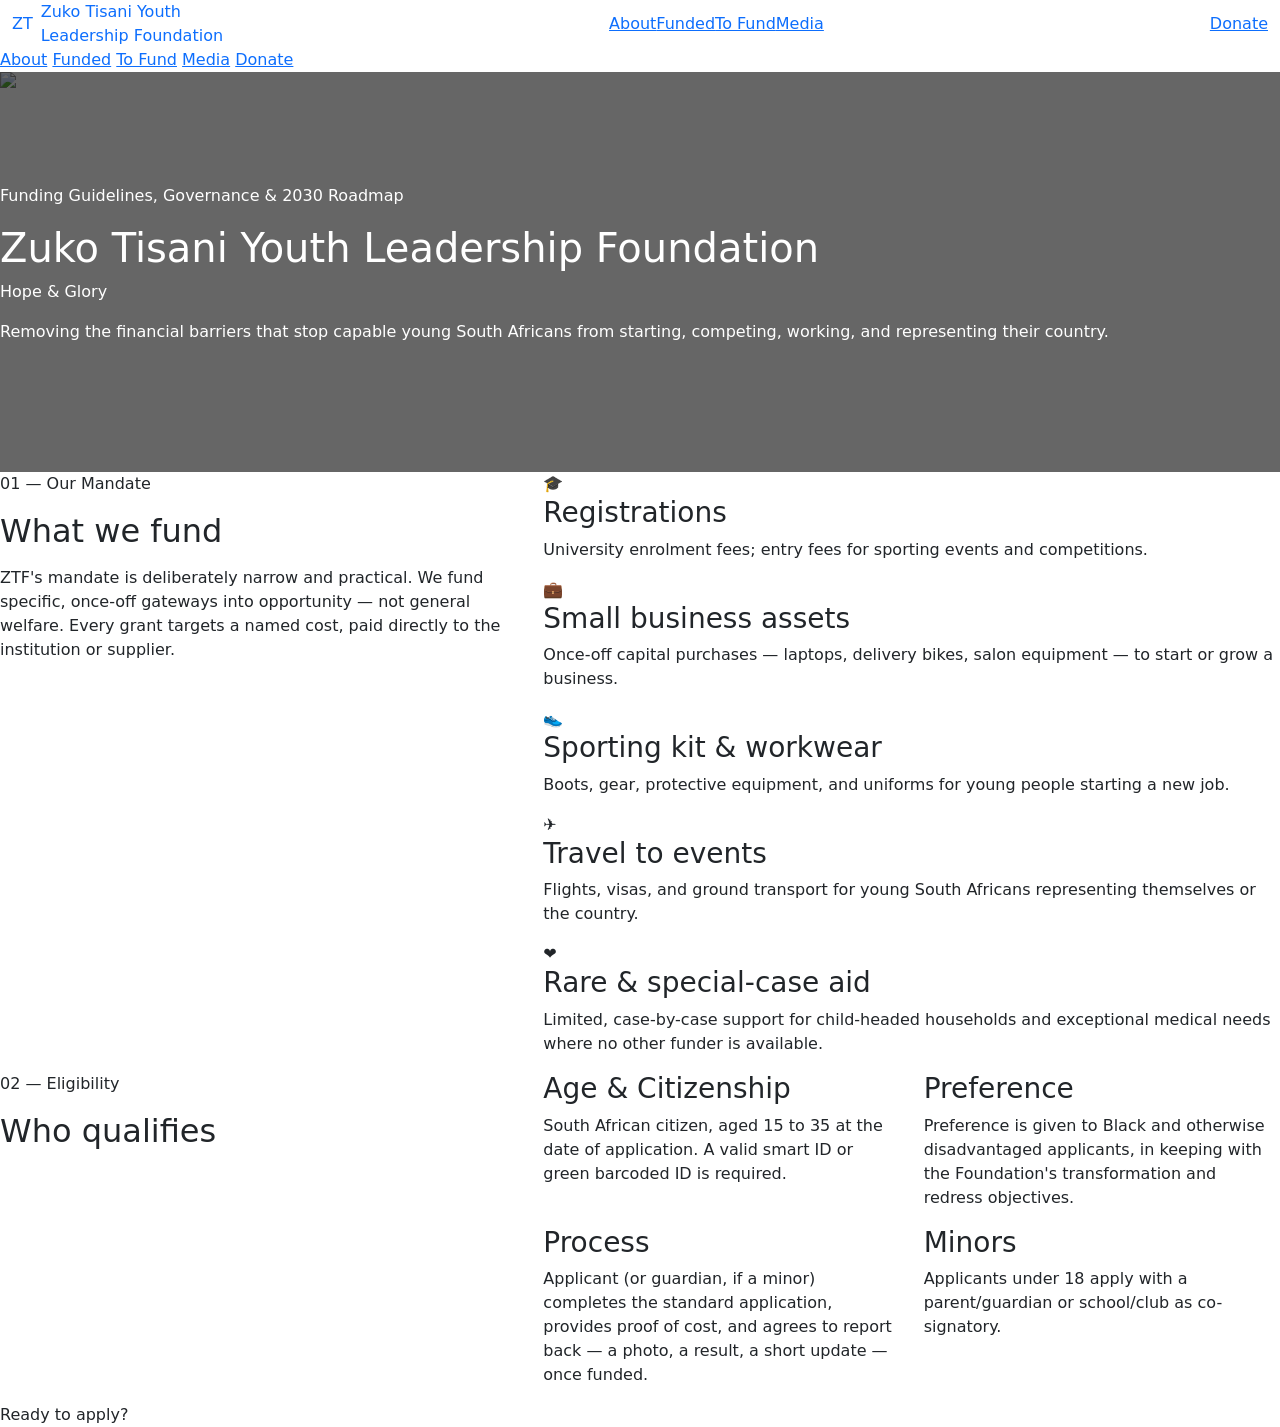
==== about.html @ 89fa310c "Add files via upload" ====
<!DOCTYPE html>
<html lang="en">
<head>
<meta charset="UTF-8">
<meta name="viewport" content="width=device-width, initial-scale=1.0">
<title>About — Zuko Tisani Youth Leadership Foundation</title>
<meta name="description" content="Funding guidelines, governance and the 2030 roadmap for the Zuko Tisani Youth Leadership Foundation. See what we fund and who qualifies to apply.">
<meta name="keywords" content="Zuko Tisani mandate, youth foundation guidelines, who qualifies, Section 18A, youth grants eligibility, South Africa non-profit governance">
<link rel="preconnect" href="https://fonts.googleapis.com">
<link rel="preconnect" href="https://fonts.gstatic.com" crossorigin>
<link href="https://fonts.googleapis.com/css2?family=Archivo+Black&family=Inter:wght@400;500;600;700&display=swap" rel="stylesheet">
<link href="https://cdn.jsdelivr.net/npm/bootstrap@5.3.3/dist/css/bootstrap.min.css" rel="stylesheet">
<link rel="stylesheet" href="assets/css/style.css">
<style>
.hero-dark-section { position: relative; min-height: 400px; display: flex; align-items: center; color: white; overflow: hidden; }
.hero-dark-media { position: absolute; top: 0; left: 0; width: 100%; height: 100%; object-fit: cover; z-index: -2; }
.hero-dark-overlay { position: absolute; top: 0; left: 0; width: 100%; height: 100%; background: rgba(0,0,0,0.6); z-index: -1; }
.section-container { position: relative; z-index: 1; }
</style>
</head>
<body class="page-body">

<nav class="main-nav">
  <div class="container-fluid nav-inner d-flex align-items-center justify-content-between">
    <a href="index.html" class="brand-link d-flex align-items-center gap-2 text-decoration-none">
      <span class="brand-mark">ZT</span>
      <span class="brand-name">Zuko Tisani Youth<br>Leadership Foundation</span>
    </a>
    <ul class="nav-links d-none d-lg-flex align-items-center list-unstyled mb-0">
      <li><a href="about.html" class="nav-link-item is-active">About</a></li>
      <li><a href="index.html#funded_section" class="nav-link-item">Funded</a></li>
      <li><a href="index.html#to_fund_section" class="nav-link-item">To Fund</a></li>
      <li><a href="media.html" class="nav-link-item">Media</a></li>
    </ul>
    <div class="d-flex align-items-center gap-3">
      <a href="donate.html" class="btn-solid-orange d-none d-sm-inline-flex">Donate</a>
      <button type="button" id="nav_toggle_btn" class="nav-toggle-btn d-lg-none" aria-label="Open menu">
        <span class="nav-toggle-bar"></span>
        <span class="nav-toggle-bar"></span>
        <span class="nav-toggle-bar"></span>
      </button>
    </div>
  </div>
  <div id="mobile_nav_panel" class="mobile-nav-panel">
    <a href="about.html" class="mobile-nav-link is-active">About</a>
    <a href="index.html#funded_section" class="mobile-nav-link">Funded</a>
    <a href="index.html#to_fund_section" class="mobile-nav-link">To Fund</a>
    <a href="media.html" class="mobile-nav-link">Media</a>
    <a href="donate.html" class="mobile-nav-link">Donate</a>
  </div>
</nav>

<header class="hero-dark-section">
  <img src="https://images.unsplash.com/photo-1529390003868-6c640a9376c6?q=80&w=2070&auto=format&fit=crop" alt="Young South African leaders and changemakers" class="hero-dark-media">
  <div class="hero-dark-overlay"></div>
  <div class="section-container">
    <p class="eyebrow-label eyebrow-label-light">Funding Guidelines, Governance &amp; 2030 Roadmap</p>
    <h1 class="display-heading hero-dark-title">Zuko Tisani Youth Leadership Foundation</h1>
    <p class="display-heading hero-dark-kicker">Hope &amp; Glory</p>
    <p class="hero-dark-copy">Removing the financial barriers that stop capable young South Africans from starting, competing, working, and representing their country.</p>
  </div>
</header>

<section class="section-block">
  <div class="section-container row gy-4">
    <div class="col-lg-5">
      <p class="eyebrow-label">01 — Our Mandate</p>
      <h2 class="display-heading section-title">What we fund</h2>
      <p class="body-copy mt-3">ZTF's mandate is deliberately narrow and practical. We fund specific, once-off gateways into opportunity — not general welfare. Every grant targets a named cost, paid directly to the institution or supplier.</p>
    </div>
    <div class="col-lg-7">
      <div class="mandate-item mandate-item-first">
        <span class="mandate-icon-badge">&#127891;</span>
        <div>
          <h3 class="mandate-item-title">Registrations</h3>
          <p class="mandate-item-copy">University enrolment fees; entry fees for sporting events and competitions.</p>
        </div>
      </div>
      <div class="mandate-item">
        <span class="mandate-icon-badge">&#128188;</span>
        <div>
          <h3 class="mandate-item-title">Small business assets</h3>
          <p class="mandate-item-copy">Once-off capital purchases — laptops, delivery bikes, salon equipment — to start or grow a business.</p>
        </div>
      </div>
      <div class="mandate-item">
        <span class="mandate-icon-badge">&#128095;</span>
        <div>
          <h3 class="mandate-item-title">Sporting kit &amp; workwear</h3>
          <p class="mandate-item-copy">Boots, gear, protective equipment, and uniforms for young people starting a new job.</p>
        </div>
      </div>
      <div class="mandate-item">
        <span class="mandate-icon-badge">&#9992;</span>
        <div>
          <h3 class="mandate-item-title">Travel to events</h3>
          <p class="mandate-item-copy">Flights, visas, and ground transport for young South Africans representing themselves or the country.</p>
        </div>
      </div>
      <div class="mandate-item">
        <span class="mandate-icon-badge">&#10084;</span>
        <div>
          <h3 class="mandate-item-title">Rare &amp; special-case aid</h3>
          <p class="mandate-item-copy">Limited, case-by-case support for child-headed households and exceptional medical needs where no other funder is available.</p>
        </div>
      </div>
    </div>
  </div>
</section>

<section class="section-block section-block-alt">
  <div class="section-container row gy-4">
    <div class="col-lg-5">
      <p class="eyebrow-label">02 — Eligibility</p>
      <h2 class="display-heading section-title">Who <span class="text-accent">qualifies</span></h2>
    </div>
    <div class="col-lg-7">
      <div class="row eligibility-panel-alt">
        <div class="col-md-6 eligibility-cell">
          <h3 class="eligibility-title">Age &amp; Citizenship</h3>
          <p class="eligibility-copy">South African citizen, aged 15 to 35 at the date of application. A valid smart ID or green barcoded ID is required.</p>
        </div>
        <div class="col-md-6 eligibility-cell">
          <h3 class="eligibility-title">Preference</h3>
          <p class="eligibility-copy">Preference is given to Black and otherwise disadvantaged applicants, in keeping with the Foundation's transformation and redress objectives.</p>
        </div>
        <div class="col-md-6 eligibility-cell">
          <h3 class="eligibility-title">Process</h3>
          <p class="eligibility-copy">Applicant (or guardian, if a minor) completes the standard application, provides proof of cost, and agrees to report back — a photo, a result, a short update — once funded.</p>
        </div>
        <div class="col-md-6 eligibility-cell">
          <h3 class="eligibility-title">Minors</h3>
          <p class="eligibility-copy">Applicants under 18 apply with a parent/guardian or school/club as co-signatory.</p>
        </div>
      </div>
    </div>
  </div>
</section>

<section class="triband-cta">
  <div class="section-container d-flex justify-content-between align-items-center flex-wrap gap-3 section-block-tight">
    <div>
      <span class="triband-kicker">Ready to apply?</span>
      <h
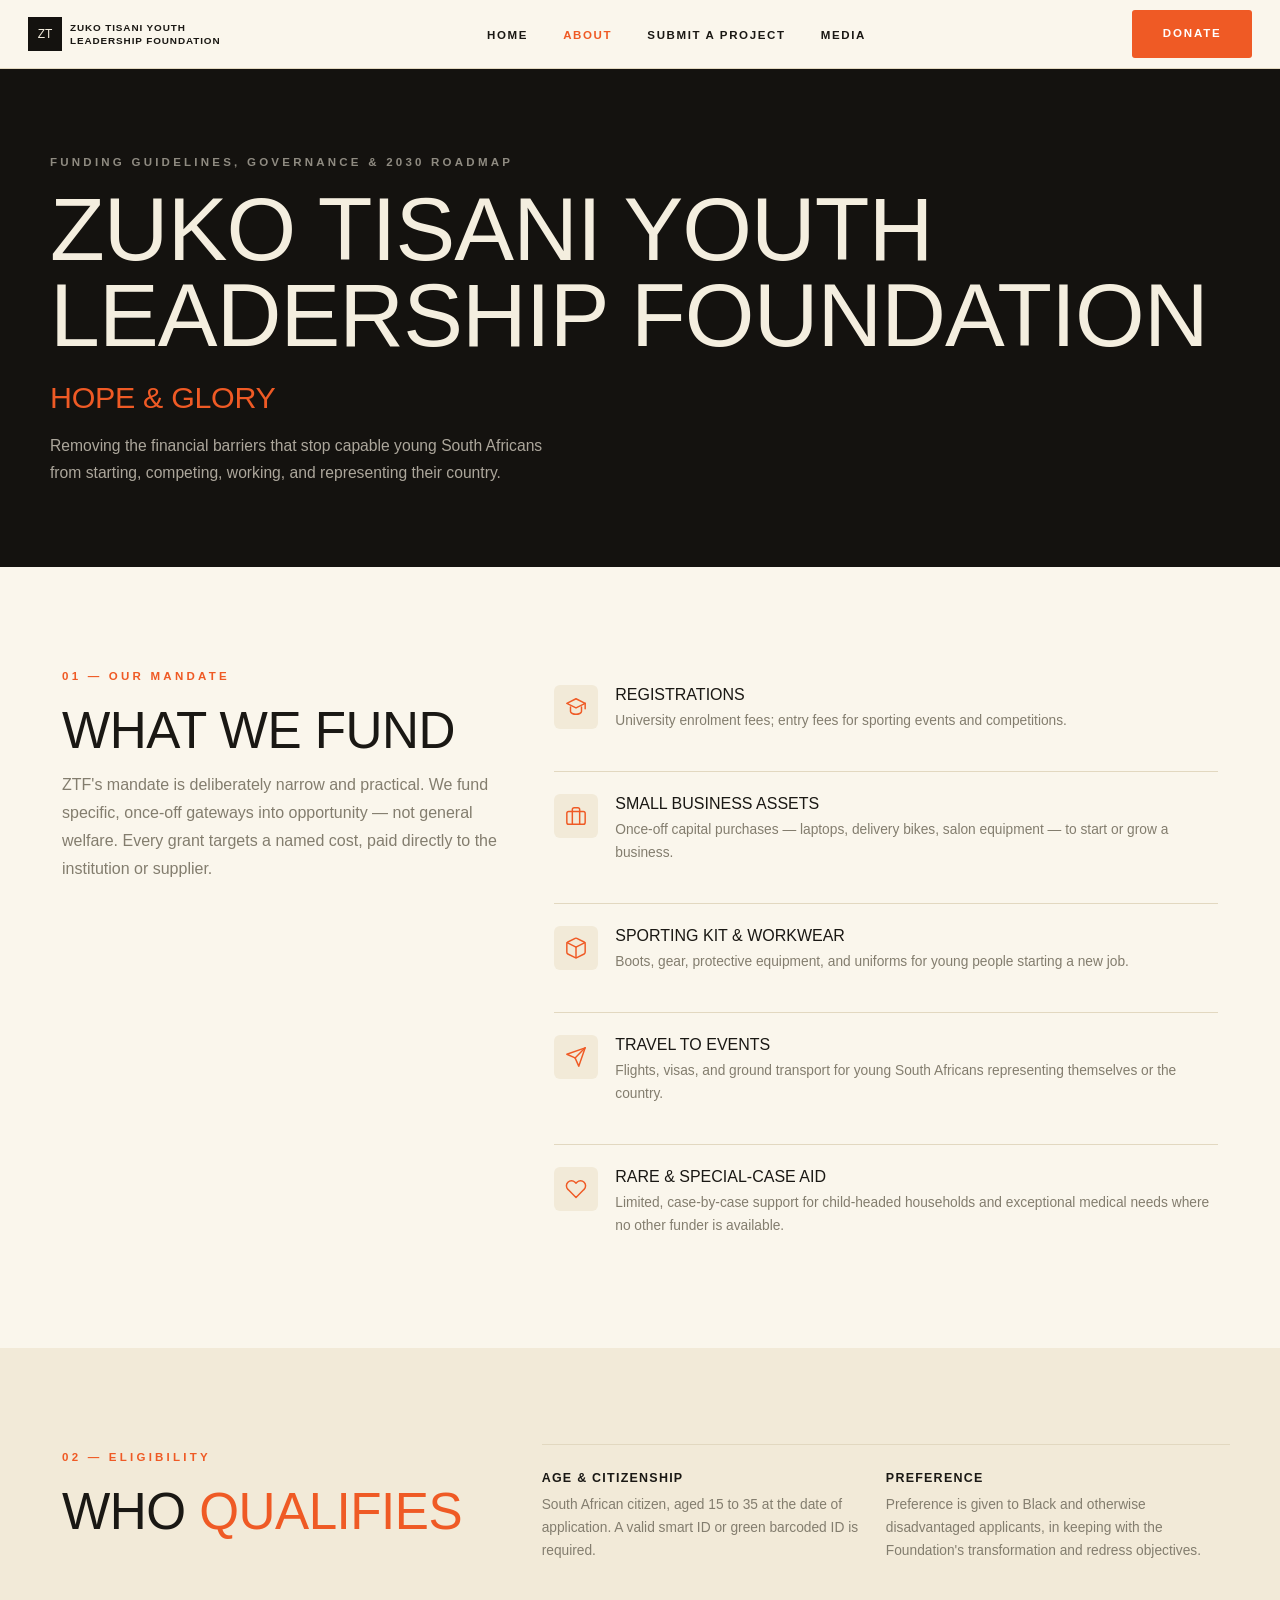
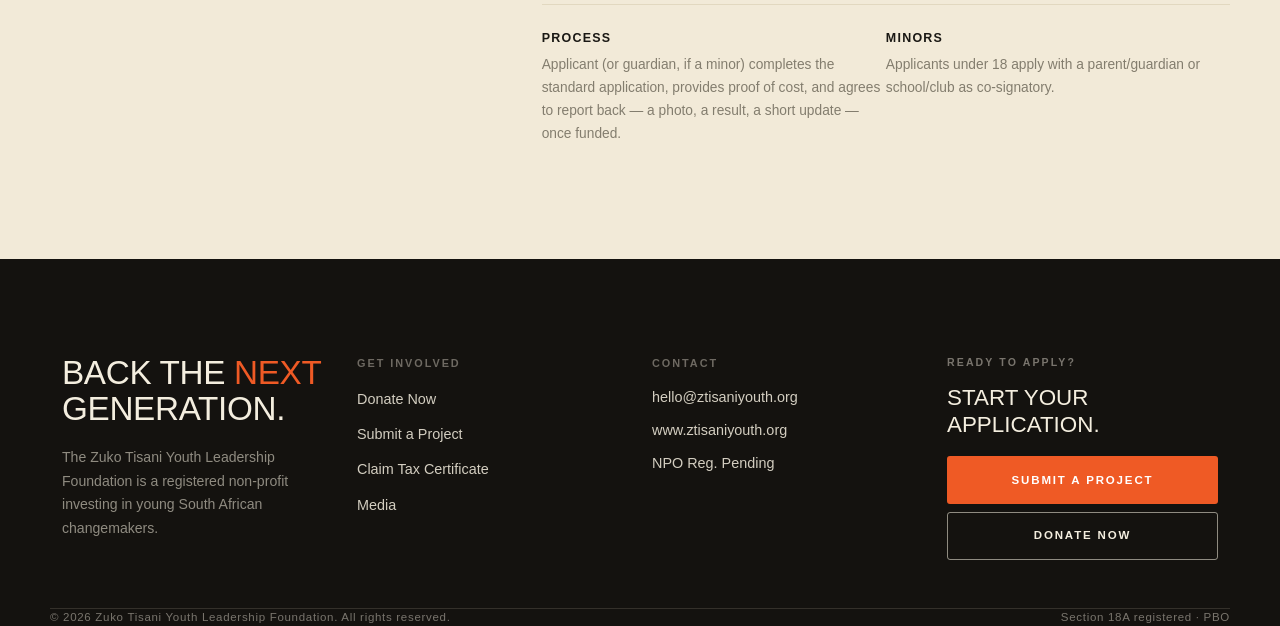
==== commit 44af6535: "Add files via upload" ====
--- a/about.html
+++ b/about.html
@@ -27,9 +27,9 @@
       <span class="brand-name">Zuko Tisani Youth<br>Leadership Foundation</span>
     </a>
     <ul class="nav-links d-none d-lg-flex align-items-center list-unstyled mb-0">
+      <li><a href="index.html" class="nav-link-item">Home</a></li>
       <li><a href="about.html" class="nav-link-item is-active">About</a></li>
-      <li><a href="index.html#funded_section" class="nav-link-item">Funded</a></li>
-      <li><a href="index.html#to_fund_section" class="nav-link-item">To Fund</a></li>
+      <li><a href="submit-project.html" class="nav-link-item">Submit a Project</a></li>
       <li><a href="media.html" class="nav-link-item">Media</a></li>
     </ul>
     <div class="d-flex align-items-center gap-3">
@@ -42,9 +42,9 @@
     </div>
   </div>
   <div id="mobile_nav_panel" class="mobile-nav-panel">
+    <a href="index.html" class="mobile-nav-link">Home</a>
     <a href="about.html" class="mobile-nav-link is-active">About</a>
-    <a href="index.html#funded_section" class="mobile-nav-link">Funded</a>
-    <a href="index.html#to_fund_section" class="mobile-nav-link">To Fund</a>
+    <a href="submit-project.html" class="mobile-nav-link">Submit a Project</a>
     <a href="media.html" class="mobile-nav-link">Media</a>
     <a href="donate.html" class="mobile-nav-link">Donate</a>
   </div>
@@ -70,35 +70,35 @@
     </div>
     <div class="col-lg-7">
       <div class="mandate-item mandate-item-first">
-        <span class="mandate-icon-badge">&#127891;</span>
+        <span class="mandate-icon-badge"><svg width="22" height="22" viewBox="0 0 24 24" fill="none" stroke="currentColor" stroke-width="1.6" stroke-linecap="round" stroke-linejoin="round"><path d="M12 3L2 8l10 5 10-5-10-5z"/><path d="M6 12v5c0 1.5 3 3 6 3s6-1.5 6-3v-5"/><path d="M22 8v6"/></svg></span>
         <div>
           <h3 class="mandate-item-title">Registrations</h3>
           <p class="mandate-item-copy">University enrolment fees; entry fees for sporting events and competitions.</p>
         </div>
       </div>
       <div class="mandate-item">
-        <span class="mandate-icon-badge">&#128188;</span>
+        <span class="mandate-icon-badge"><svg width="22" height="22" viewBox="0 0 24 24" fill="none" stroke="currentColor" stroke-width="1.6" stroke-linecap="round" stroke-linejoin="round"><rect x="2" y="7" width="20" height="14" rx="2"/><path d="M16 21V5a2 2 0 0 0-2-2h-4a2 2 0 0 0-2 2v16"/></svg></span>
         <div>
           <h3 class="mandate-item-title">Small business assets</h3>
           <p class="mandate-item-copy">Once-off capital purchases — laptops, delivery bikes, salon equipment — to start or grow a business.</p>
         </div>
       </div>
       <div class="mandate-item">
-        <span class="mandate-icon-badge">&#128095;</span>
+        <span class="mandate-icon-badge"><svg width="22" height="22" viewBox="0 0 24 24" fill="none" stroke="currentColor" stroke-width="1.6" stroke-linecap="round" stroke-linejoin="round"><path d="M12.89 1.45l8 4A2 2 0 0 1 22 7.24v9.53a2 2 0 0 1-1.11 1.79l-8 4a2 2 0 0 1-1.79 0l-8-4a2 2 0 0 1-1.1-1.8V7.24a2 2 0 0 1 1.11-1.79l8-4a2 2 0 0 1 1.78 0z"/><polyline points="2.32 6.16 12 11 21.68 6.16"/><line x1="12" y1="22.76" x2="12" y2="11"/></svg></span>
         <div>
           <h3 class="mandate-item-title">Sporting kit &amp; workwear</h3>
           <p class="mandate-item-copy">Boots, gear, protective equipment, and uniforms for young people starting a new job.</p>
         </div>
       </div>
       <div class="mandate-item">
-        <span class="mandate-icon-badge">&#9992;</span>
+        <span class="mandate-icon-badge"><svg width="22" height="22" viewBox="0 0 24 24" fill="none" stroke="currentColor" stroke-width="1.6" stroke-linecap="round" stroke-linejoin="round"><line x1="22" y1="2" x2="11" y2="13"/><polygon points="22 2 15 22 11 13 2 9 22 2"/></svg></span>
         <div>
           <h3 class="mandate-item-title">Travel to events</h3>
           <p class="mandate-item-copy">Flights, visas, and ground transport for young South Africans representing themselves or the country.</p>
         </div>
       </div>
       <div class="mandate-item">
-        <span class="mandate-icon-badge">&#10084;</span>
+        <span class="mandate-icon-badge"><svg width="22" height="22" viewBox="0 0 24 24" fill="none" stroke="currentColor" stroke-width="1.6" stroke-linecap="round" stroke-linejoin="round"><path d="M20.84 4.61a5.5 5.5 0 0 0-7.78 0L12 5.67l-1.06-1.06a5.5 5.5 0 0 0-7.78 7.78l1.06 1.06L12 21.23l7.78-7.78 1.06-1.06a5.5 5.5 0 0 0 0-7.78z"/></svg></span>
         <div>
           <h3 class="mandate-item-title">Rare &amp; special-case aid</h3>
           <p class="mandate-item-copy">Limited, case-by-case support for child-headed households and exceptional medical needs where no other funder is available.</p>
@@ -137,8 +137,44 @@
   </div>
 </section>
 
-<section class="triband-cta">
-  <div class="section-container d-flex justify-content-between align-items-center flex-wrap gap-3 section-block-tight">
-    <div>
-      <span class="triband-kicker">Ready to apply?</span>
-      <h+<footer class="site-footer">
+  <div class="section-container footer-top row gy-4">
+    <div class="col-lg-3">
+      <h2 class="display-heading footer-heading">Back the <span class="text-accent">next</span><br>generation.</h2>
+      <p class="footer-text">The Zuko Tisani Youth Leadership Foundation is a registered non-profit investing in young South African changemakers.</p>
+    </div>
+    <div class="col-lg-3">
+      <p class="footer-label">Get Involved</p>
+      <ul class="footer-links list-unstyled">
+        <li><a href="donate.html" class="footer-link">Donate Now</a></li>
+        <li><a href="submit-project.html" class="footer-link">Submit a Project</a></li>
+        <li><a href="tax-certificate.html" class="footer-link">Claim Tax Certificate</a></li>
+        <li><a href="media.html" class="footer-link">Media</a></li>
+      </ul>
+    </div>
+    <div class="col-lg-3">
+      <p class="footer-label">Contact</p>
+      <ul class="footer-links list-unstyled">
+        <li class="footer-link">hello@ztisaniyouth.org</li>
+        <li class="footer-link">www.ztisaniyouth.org</li>
+        <li class="footer-link">NPO Reg. Pending</li>
+      </ul>
+    </div>
+    <div class="col-lg-3">
+      <span class="footer-cta-kicker">Ready to apply?</span>
+      <h3 class="footer-cta-title">Start your application.</h3>
+      <div class="d-flex flex-column gap-2">
+        <a href="submit-project.html" class="btn-solid-orange btn-block-full">Submit a Project</a>
+        <a href="donate.html" class="btn-outline-cream btn-block-full">Donate Now</a>
+      </div>
+    </div>
+  </div>
+  <div class="footer-bottom section-container d-flex justify-content-between flex-wrap">
+    <span>&copy; 2026 Zuko Tisani Youth Leadership Foundation. All rights reserved.</span>
+    <span>Section 18A registered &middot; PBO</span>
+  </div>
+</footer>
+
+<script src="assets/js/main.js"></script>
+</body>
+</html>
--- a/assets/css/style.css
+++ b/assets/css/style.css
@@ -0,0 +1,1307 @@
+/* ==========================================================================
+   ZUKO TISANI YOUTH LEADERSHIP FOUNDATION — MAIN STYLESHEET
+   ========================================================================== */
+
+* {
+  box-sizing: border-box;
+  margin: 0;
+  padding: 0;
+}
+
+:root {
+  --color-cream: #FAF6EC;
+  --color-cream-alt: #F2EAD8;
+  --color-black: #14120F;
+  --color-black-soft: #1E1B16;
+  --color-ink: #1A1814;
+  --color-orange: #EF5A25;
+  --color-orange-dark: #C4430F;
+  --color-cream-text: #F4EEDF;
+  --color-muted: #837D6E;
+  --color-border: #E2D8C0;
+  --color-border-strong: #D6C7A0;
+  --color-border-dark: #34302A;
+  --color-white: #FFFFFF;
+  --color-error: #C22E1F;
+  --color-error-bg: #FBEAE6;
+  --font-display: 'Archivo Black', 'Arial Black', sans-serif;
+  --font-body: 'Inter', sans-serif;
+}
+
+/* ==========================================================================
+   BASE / TYPOGRAPHY
+   ========================================================================== */
+
+.page-body {
+  background-color: var(--color-cream);
+  color: var(--color-ink);
+  font-family: var(--font-body);
+  font-size: 16px;
+  line-height: 1.5;
+  overflow-x: hidden;
+}
+
+.eyebrow-label {
+  font-family: var(--font-body);
+  font-size: 0.72rem;
+  font-weight: 600;
+  letter-spacing: 0.28em;
+  text-transform: uppercase;
+  color: var(--color-orange);
+  margin-bottom: 0.9rem;
+  display: inline-block;
+}
+
+.eyebrow-label-light {
+  color: var(--color-cream-text);
+  opacity: 0.55;
+}
+
+.display-heading {
+  font-family: var(--font-display);
+  font-weight: 400;
+  line-height: 0.96;
+  letter-spacing: -0.01em;
+  text-transform: uppercase;
+}
+
+.text-accent {
+  color: var(--color-orange);
+}
+
+.text-cream {
+  color: var(--color-cream-text);
+}
+
+.text-muted-custom {
+  color: var(--color-muted);
+}
+
+.body-copy {
+  font-family: var(--font-body);
+  font-weight: 400;
+  line-height: 1.75;
+  color: var(--color-muted);
+}
+
+.link-underline {
+  color: inherit;
+  text-decoration: underline;
+  text-underline-offset: 3px;
+}
+
+/* ==========================================================================
+   BUTTONS
+   ========================================================================== */
+
+.btn-solid-orange {
+  display: inline-flex;
+  align-items: center;
+  justify-content: center;
+  gap: 0.5rem;
+  background-color: var(--color-orange);
+  color: var(--color-white);
+  font-family: var(--font-body);
+  font-size: 0.72rem;
+  font-weight: 700;
+  letter-spacing: 0.16em;
+  text-transform: uppercase;
+  border: none;
+  border-radius: 3px;
+  padding: 0.95rem 1.9rem;
+  text-decoration: none;
+  transition: background-color 0.2s ease, transform 0.1s ease;
+}
+
+.btn-solid-orange:hover {
+  background-color: var(--color-orange-dark);
+  color: var(--color-white);
+}
+
+.btn-solid-orange:active {
+  transform: scale(0.98);
+}
+
+.btn-solid-orange.is-active {
+  background-color: var(--color-orange-dark);
+}
+
+.btn-outline-dark {
+  display: inline-flex;
+  align-items: center;
+  justify-content: center;
+  gap: 0.5rem;
+  background-color: transparent;
+  color: var(--color-ink);
+  font-family: var(--font-body);
+  font-size: 0.72rem;
+  font-weight: 700;
+  letter-spacing: 0.16em;
+  text-transform: uppercase;
+  border: 1.5px solid var(--color-ink);
+  border-radius: 3px;
+  padding: 0.9rem 1.85rem;
+  text-decoration: none;
+  transition: background-color 0.2s ease, color 0.2s ease;
+}
+
+.btn-outline-dark:hover {
+  background-color: var(--color-ink);
+  color: var(--color-cream);
+}
+
+.btn-outline-cream {
+  display: inline-flex;
+  align-items: center;
+  justify-content: center;
+  gap: 0.5rem;
+  background-color: transparent;
+  color: var(--color-cream-text);
+  font-family: var(--font-body);
+  font-size: 0.72rem;
+  font-weight: 700;
+  letter-spacing: 0.16em;
+  text-transform: uppercase;
+  border: 1.5px solid rgba(244,238,223,0.55);
+  border-radius: 3px;
+  padding: 0.9rem 1.85rem;
+  text-decoration: none;
+  transition: background-color 0.2s ease, color 0.2s ease;
+}
+
+.btn-outline-cream:hover {
+  background-color: var(--color-cream-text);
+  color: var(--color-black);
+}
+
+.btn-solid-dark {
+  display: inline-flex;
+  align-items: center;
+  justify-content: center;
+  gap: 0.5rem;
+  background-color: var(--color-black);
+  color: var(--color-cream-text);
+  font-family: var(--font-body);
+  font-size: 0.72rem;
+  font-weight: 700;
+  letter-spacing: 0.16em;
+  text-transform: uppercase;
+  border: none;
+  border-radius: 3px;
+  padding: 0.95rem 1.9rem;
+  text-decoration: none;
+  transition: opacity 0.2s ease;
+}
+
+.btn-solid-dark:hover {
+  opacity: 0.85;
+  color: var(--color-cream-text);
+}
+
+.section-intro-note {
+  max-width: 280px;
+}
+
+.btn-solid-cream {
+  display: inline-flex;
+  align-items: center;
+  justify-content: center;
+  gap: 0.5rem;
+  background-color: var(--color-cream);
+  color: var(--color-black);
+  font-family: var(--font-body);
+  font-size: 0.72rem;
+  font-weight: 700;
+  letter-spacing: 0.16em;
+  text-transform: uppercase;
+  border: none;
+  border-radius: 3px;
+  padding: 0.95rem 1.9rem;
+  text-decoration: none;
+  transition: opacity 0.2s ease;
+}
+
+.btn-solid-cream:hover {
+  opacity: 0.85;
+  color: var(--color-black);
+}
+
+.btn-block-full {
+  width: 100%;
+}
+
+/* ==========================================================================
+   NAVIGATION
+   ========================================================================== */
+
+.main-nav {
+  position: sticky;
+  top: 0;
+  z-index: 500;
+  background-color: var(--color-cream);
+  border-bottom: 1px solid var(--color-border);
+}
+
+.nav-inner {
+  height: 68px;
+  padding: 0 1.75rem;
+}
+
+.brand-link {
+  text-decoration: none;
+  color: var(--color-ink);
+}
+
+.brand-mark {
+  display: flex;
+  align-items: center;
+  justify-content: center;
+  width: 34px;
+  height: 34px;
+  background-color: var(--color-black);
+  color: var(--color-cream-text);
+  font-family: var(--font-display);
+  font-size: 0.75rem;
+  flex-shrink: 0;
+}
+
+.brand-name {
+  font-size: 0.62rem;
+  font-weight: 700;
+  letter-spacing: 0.09em;
+  line-height: 1.35;
+  text-transform: uppercase;
+}
+
+.nav-links {
+  gap: 2.2rem;
+}
+
+.nav-link-item {
+  font-size: 0.72rem;
+  font-weight: 600;
+  letter-spacing: 0.14em;
+  text-transform: uppercase;
+  color: var(--color-ink);
+  text-decoration: none;
+  transition: color 0.2s ease;
+}
+
+.nav-link-item:hover {
+  color: var(--color-orange);
+}
+
+.nav-link-item.is-active {
+  color: var(--color-orange);
+}
+
+.mobile-nav-link.is-active {
+  color: var(--color-orange);
+}
+
+.nav-toggle-btn {
+  display: flex;
+  flex-direction: column;
+  justify-content: center;
+  gap: 5px;
+  width: 34px;
+  height: 34px;
+  background: none;
+  border: none;
+  cursor: pointer;
+}
+
+.nav-toggle-bar {
+  width: 100%;
+  height: 2px;
+  background-color: var(--color-ink);
+}
+
+.mobile-nav-panel {
+  display: none;
+  flex-direction: column;
+  gap: 0;
+  background-color: var(--color-cream);
+  border-bottom: 1px solid var(--color-border);
+}
+
+.mobile-nav-panel.is-open {
+  display: flex;
+}
+
+.mobile-nav-link {
+  padding: 1rem 1.75rem;
+  font-size: 0.85rem;
+  font-weight: 600;
+  letter-spacing: 0.1em;
+  text-transform: uppercase;
+  color: var(--color-ink);
+  text-decoration: none;
+  border-top: 1px solid var(--color-border);
+}
+
+/* ==========================================================================
+   MARQUEE
+   ========================================================================== */
+
+.marquee-strip {
+  background-color: var(--color-black);
+  overflow: hidden;
+  white-space: nowrap;
+  padding: 0.85rem 0;
+}
+
+.marquee-track {
+  display: inline-flex;
+  animation: marquee-scroll 32s linear infinite;
+}
+
+.marquee-item {
+  font-family: var(--font-display);
+  font-size: 1.15rem;
+  color: var(--color-cream-text);
+  padding: 0 1.5rem;
+  text-transform: uppercase;
+  flex-shrink: 0;
+}
+
+.marquee-dot {
+  color: var(--color-orange);
+  padding: 0 0.5rem;
+}
+
+@keyframes marquee-scroll {
+  from {
+    transform: translateX(0);
+  }
+
+  to {
+    transform: translateX(-50%);
+  }
+}
+
+/* ==========================================================================
+   HERO — HOME
+   ========================================================================== */
+
+.hero-home {
+  position: relative;
+  background-color: var(--color-black);
+  overflow: hidden;
+}
+
+.hero-home-media {
+  position: absolute;
+  inset: 0;
+  width: 100%;
+  height: 100%;
+  object-fit: cover;
+  opacity: 0.55;
+}
+
+.hero-home-overlay {
+  position: absolute;
+  inset: 0;
+  background: linear-gradient(180deg, rgba(20,18,15,0.35) 0%, rgba(20,18,15,0.55) 55%, rgba(20,18,15,0.92) 100%);
+}
+
+.hero-home-content {
+  position: relative;
+  z-index: 2;
+  padding: 6.5rem 1.75rem 4rem;
+}
+
+.hero-home-title {
+  font-size: clamp(2.4rem, 6.2vw, 5.4rem);
+  color: var(--color-cream-text);
+}
+
+.hero-home-sub {
+  max-width: 460px;
+  color: rgba(244,238,223,0.72);
+  font-size: 0.98rem;
+  margin: 1.6rem 0 2.2rem;
+  font-weight: 400;
+  line-height: 1.75;
+}
+
+.hero-cta-row {
+  display: flex;
+  flex-wrap: wrap;
+  gap: 0.9rem;
+}
+
+/* ==========================================================================
+   DARK HERO — ABOUT / GENERIC
+   ========================================================================== */
+
+.hero-dark-section {
+  background-color: var(--color-black);
+  padding: 5rem 1.75rem 4rem;
+}
+
+.hero-dark-title {
+  color: var(--color-cream-text);
+  font-size: clamp(2.6rem, 7vw, 5.6rem);
+}
+
+.hero-dark-kicker {
+  color: var(--color-orange);
+  font-family: var(--font-display);
+  font-size: clamp(1.3rem, 2.6vw, 1.9rem);
+  margin: 1.6rem 0 1.2rem;
+  text-transform: uppercase;
+}
+
+.hero-dark-copy {
+  max-width: 520px;
+  color: rgba(244,238,223,0.68);
+  font-size: 0.98rem;
+  line-height: 1.75;
+}
+
+/* ==========================================================================
+   SECTION SPACING
+   ========================================================================== */
+
+.section-block {
+  padding: 4.5rem 1.75rem;
+}
+
+.section-block-tight {
+  padding: 3rem 1.75rem;
+}
+
+.section-block-alt {
+  background-color: var(--color-cream-alt);
+}
+
+.section-container {
+  max-width: 1180px;
+  margin: 0 auto;
+}
+
+.section-heading-rule {
+  border-left: 3px solid var(--color-orange);
+  padding-left: 1.25rem;
+}
+
+.section-title {
+  font-size: clamp(1.9rem, 4vw, 3.4rem);
+  margin-top: 0.4rem;
+}
+
+.section-title-sm {
+  font-size: 1.9rem;
+}
+
+/* ==========================================================================
+   STAT ROW
+   ========================================================================== */
+
+.stat-grid-panel {
+  border: 1px solid var(--color-border);
+  border-radius: 4px;
+  background-color: var(--color-cream-alt);
+  overflow: hidden;
+}
+
+.stat-cell {
+  padding: 1.75rem 1.5rem;
+  border-bottom: 1px solid var(--color-border-strong);
+}
+
+.stat-cell-last {
+  border-bottom: none;
+}
+
+@media (width > 575px) {
+  .stat-cell {
+    border-bottom: none;
+    border-right: 1px solid var(--color-border-strong);
+  }
+
+  .stat-cell-last {
+    border-right: none;
+  }
+}
+
+.stat-number {
+  font-size: clamp(1.8rem, 3vw, 2.6rem);
+  color: var(--color-ink);
+}
+
+.stat-label {
+  font-size: 0.68rem;
+  font-weight: 600;
+  letter-spacing: 0.18em;
+  text-transform: uppercase;
+  color: var(--color-muted);
+  margin-top: 0.4rem;
+}
+
+/* ==========================================================================
+   CARDS — PROJECTS
+   ========================================================================== */
+
+.project-card {
+  background-color: var(--color-white);
+  border: 1px solid var(--color-border);
+  border-radius: 4px;
+  overflow: hidden;
+  transition: border-color 0.2s ease, transform 0.2s ease;
+  height: 100%;
+}
+
+.project-card:hover {
+  border-color: var(--color-orange);
+  transform: translateY(-3px);
+}
+
+.project-card-media {
+  position: relative;
+  aspect-ratio: 4 / 3;
+  background-color: var(--color-cream-alt);
+  overflow: hidden;
+}
+
+.project-card-img {
+  width: 100%;
+  height: 100%;
+  object-fit: cover;
+  display: block;
+}
+
+.project-card-tag {
+  position: absolute;
+  top: 0.85rem;
+  left: 0.85rem;
+  background-color: var(--color-cream);
+  color: var(--color-ink);
+  font-size: 0.62rem;
+  font-weight: 700;
+  letter-spacing: 0.12em;
+  text-transform: uppercase;
+  padding: 0.3rem 0.7rem;
+  border-radius: 20px;
+}
+
+.project-card-body {
+  padding: 1.35rem 1.4rem 1.55rem;
+}
+
+.project-card-location {
+  font-size: 0.66rem;
+  font-weight: 600;
+  letter-spacing: 0.14em;
+  text-transform: uppercase;
+  color: var(--color-muted);
+  margin-bottom: 0.5rem;
+  display: block;
+}
+
+.project-card-title {
+  font-family: var(--font-display);
+  font-size: 1.15rem;
+  text-transform: none;
+  letter-spacing: 0;
+  line-height: 1.25;
+  margin-bottom: 0.55rem;
+  color: var(--color-ink);
+}
+
+.project-card-desc {
+  font-size: 0.85rem;
+  line-height: 1.6;
+  color: var(--color-muted);
+  margin-bottom: 0.9rem;
+}
+
+.project-card-amount {
+  font-size: 0.85rem;
+  font-weight: 700;
+  color: var(--color-orange);
+}
+
+.project-card-goal {
+  font-size: 0.85rem;
+  font-weight: 700;
+  color: var(--color-ink);
+  text-transform: uppercase;
+  letter-spacing: 0.04em;
+}
+
+.card-nav-row {
+  display: flex;
+  gap: 0.6rem;
+  margin-top: 1.75rem;
+}
+
+.card-nav-btn {
+  width: 40px;
+  height: 40px;
+  border-radius: 50%;
+  border: 1px solid var(--color-border);
+  background-color: var(--color-white);
+  display: flex;
+  align-items: center;
+  justify-content: center;
+  cursor: pointer;
+  color: var(--color-ink);
+  transition: border-color 0.2s ease, background-color 0.2s ease, color 0.2s ease;
+}
+
+.card-nav-btn:hover {
+  border-color: var(--color-orange);
+  background-color: var(--color-orange);
+  color: var(--color-white);
+}
+
+.carousel-viewport {
+  overflow: hidden;
+  width: 100%;
+}
+
+.carousel-track {
+  display: flex;
+  gap: 1rem;
+  will-change: transform;
+}
+
+.carousel-slide {
+  flex: 0 0 calc((100% - 2rem) / 3);
+  min-width: 0;
+}
+
+@media (width < 992px) {
+  .carousel-slide {
+    flex: 0 0 calc((100% - 1rem) / 2);
+  }
+}
+
+@media (width < 768px) {
+  .carousel-slide {
+    flex: 0 0 100%;
+  }
+}
+
+/* ==========================================================================
+   MANDATE LIST (ABOUT)
+   ========================================================================== */
+
+.mandate-item {
+  display: flex;
+  gap: 1.1rem;
+  padding: 1.4rem 0;
+  border-top: 1px solid var(--color-border);
+}
+
+.mandate-item-first {
+  border-top: none;
+}
+
+.mandate-icon-badge {
+  flex-shrink: 0;
+  width: 44px;
+  height: 44px;
+  border-radius: 6px;
+  background-color: var(--color-cream-alt);
+  display: flex;
+  align-items: center;
+  justify-content: center;
+  color: var(--color-orange);
+}
+
+.mandate-item-title {
+  font-family: var(--font-display);
+  font-size: 1rem;
+  text-transform: uppercase;
+  margin-bottom: 0.35rem;
+  color: var(--color-ink);
+}
+
+.mandate-item-copy {
+  font-size: 0.86rem;
+  line-height: 1.65;
+  color: var(--color-muted);
+}
+
+/* ==========================================================================
+   ELIGIBILITY GRID (ABOUT)
+   ========================================================================== */
+
+.eligibility-cell {
+  padding: 1.6rem 0;
+  border-top: 1px solid var(--color-border-dark);
+}
+
+.eligibility-title {
+  font-size: 0.78rem;
+  font-weight: 700;
+  letter-spacing: 0.1em;
+  text-transform: uppercase;
+  margin-bottom: 0.55rem;
+  color: var(--color-ink);
+}
+
+.eligibility-copy {
+  font-size: 0.86rem;
+  line-height: 1.65;
+  color: var(--color-muted);
+}
+
+.eligibility-panel-alt .eligibility-cell {
+  border-top-color: var(--color-border);
+}
+
+/* ==========================================================================
+   TRIBAND CTA
+   ========================================================================== */
+
+.triband-cta {
+  background-color: var(--color-cream-alt);
+  color: var(--color-ink);
+}
+
+.triband-cell {
+  padding: 2.6rem 1.9rem;
+  border-top: 1px solid var(--color-border);
+}
+
+.triband-cell-bordered {
+  border-right: 1px solid var(--color-border);
+}
+
+.triband-kicker {
+  font-size: 0.66rem;
+  font-weight: 600;
+  letter-spacing: 0.2em;
+  text-transform: uppercase;
+  color: var(--color-muted);
+  margin-bottom: 0.9rem;
+  display: block;
+}
+
+.triband-title {
+  font-family: var(--font-display);
+  font-size: 1.5rem;
+  text-transform: uppercase;
+  margin-bottom: 0.7rem;
+  color: var(--color-ink);
+}
+
+.triband-copy {
+  font-size: 0.83rem;
+  color: var(--color-muted);
+  line-height: 1.6;
+  margin-bottom: 1.1rem;
+}
+
+.triband-cta-title {
+  font-size: clamp(1.9rem, 4vw, 3.2rem);
+}
+
+.triband-arrow-link {
+  color: var(--color-orange);
+  text-decoration: none;
+  font-size: 1.1rem;
+  display: inline-flex;
+}
+
+/* ==========================================================================
+   FOOTER
+   ========================================================================== */
+
+.site-footer {
+  background-color: var(--color-black);
+  color: var(--color-cream-text);
+}
+
+.footer-top {
+  padding-top: 4.5rem;
+  padding-bottom: 3rem;
+}
+
+.footer-cta-kicker {
+  font-size: 0.66rem;
+  font-weight: 600;
+  letter-spacing: 0.2em;
+  text-transform: uppercase;
+  color: rgba(244,238,223,0.45);
+  margin-bottom: 0.9rem;
+  display: block;
+}
+
+.footer-cta-title {
+  font-family: var(--font-display);
+  font-size: 1.4rem;
+  text-transform: uppercase;
+  color: var(--color-cream-text);
+  margin-bottom: 1.1rem;
+}
+
+.footer-cta-list {
+  display: flex;
+  flex-direction: column;
+  gap: 1rem;
+}
+
+.footer-cta-list-copy {
+  font-size: 0.75rem;
+  color: rgba(244,238,223,0.5);
+  line-height: 1.5;
+  margin-top: 0.3rem;
+}
+
+.footer-heading {
+  font-size: clamp(1.5rem, 2.6vw, 2.2rem);
+  line-height: 1.1;
+  margin-bottom: 1.1rem;
+  overflow-wrap: break-word;
+  word-break: break-word;
+}
+
+.footer-text {
+  max-width: 420px;
+  font-size: 0.88rem;
+  line-height: 1.7;
+  color: rgba(244,238,223,0.55);
+}
+
+.footer-label {
+  font-size: 0.68rem;
+  font-weight: 600;
+  letter-spacing: 0.18em;
+  text-transform: uppercase;
+  color: rgba(244,238,223,0.4);
+  margin-bottom: 1rem;
+}
+
+.footer-links {
+  display: flex;
+  flex-direction: column;
+  gap: 0.7rem;
+}
+
+.footer-link {
+  font-size: 0.9rem;
+  color: rgba(244,238,223,0.85);
+  text-decoration: none;
+}
+
+.footer-link:hover {
+  color: var(--color-orange);
+}
+
+.footer-bottom {
+  border-top: 1px solid var(--color-border-dark);
+  font-size: 0.72rem;
+  letter-spacing: 0.06em;
+  color: rgba(244,238,223,0.45);
+  gap: 0.5rem;
+}
+
+/* ==========================================================================
+   FORM ELEMENTS (SHARED)
+   ========================================================================== */
+
+.form-panel-card {
+  background-color: var(--color-white);
+  border: 1px solid var(--color-border);
+  border-radius: 4px;
+  padding: 2.4rem 2.2rem;
+}
+
+.form-panel-card-hidden {
+  display: none;
+}
+
+.donate-hero-title {
+  font-size: clamp(2.4rem, 6vw, 4.4rem);
+}
+
+.donate-hero-sub {
+  max-width: 420px;
+}
+
+.success-icon-badge {
+  width: 60px;
+  height: 60px;
+}
+
+.success-title {
+  font-size: 1.8rem;
+}
+
+.form-field-group {
+  margin-bottom: 1.35rem;
+}
+
+.form-field-label {
+  display: block;
+  font-size: 0.66rem;
+  font-weight: 700;
+  letter-spacing: 0.14em;
+  text-transform: uppercase;
+  color: var(--color-muted);
+  margin-bottom: 0.55rem;
+}
+
+.form-input-control {
+  width: 100%;
+  background-color: var(--color-cream);
+  border: 1px solid var(--color-border);
+  border-radius: 3px;
+  padding: 0.85rem 1rem;
+  font-family: var(--font-body);
+  font-size: 0.88rem;
+  color: var(--color-ink);
+  outline: none;
+  transition: border-color 0.15s ease;
+}
+
+.form-input-control:focus {
+  border-color: var(--color-orange);
+}
+
+.form-input-error {
+  border-color: var(--color-error) !important;
+  background-color: var(--color-error-bg) !important;
+}
+
+.form-textarea-control {
+  resize: vertical;
+  min-height: 120px;
+  line-height: 1.6;
+}
+
+.form-select-control {
+  appearance: none;
+  background-image: url("data:image/svg+xml;charset=UTF-8,%3Csvg xmlns='http://www.w3.org/2000/svg' viewBox='0 0 12 8'%3E%3Cpath fill='%23837D6E' d='M1 1l5 5 5-5'/%3E%3C/svg%3E");
+  background-repeat: no-repeat;
+  background-position: right 1rem center;
+}
+
+.form-toggle-row {
+  display: flex;
+  border: 1px solid var(--color-border);
+  border-radius: 3px;
+  overflow: hidden;
+  margin-bottom: 1.1rem;
+}
+
+.form-toggle-btn {
+  flex: 1;
+  padding: 0.85rem 0;
+  background-color: var(--color-white);
+  border: none;
+  font-family: var(--font-body);
+  font-size: 0.72rem;
+  font-weight: 700;
+  letter-spacing: 0.1em;
+  text-transform: uppercase;
+  color: var(--color-muted);
+  cursor: pointer;
+  transition: background-color 0.15s ease, color 0.15s ease;
+}
+
+.form-toggle-btn.is-active {
+  background-color: var(--color-black);
+  color: var(--color-cream-text);
+}
+
+.amount-grid {
+  display: grid;
+  grid-template-columns: repeat(4, 1fr);
+  gap: 0.6rem;
+  margin-bottom: 1.1rem;
+}
+
+.amount-btn {
+  padding: 0.8rem 0;
+  border: 1px solid var(--color-border);
+  border-radius: 3px;
+  background-color: var(--color-white);
+  font-family: var(--font-body);
+  font-size: 0.82rem;
+  font-weight: 600;
+  color: var(--color-muted);
+  cursor: pointer;
+  transition: all 0.15s ease;
+}
+
+.amount-btn.is-selected {
+  border-color: var(--color-orange);
+  background-color: var(--color-orange);
+  color: var(--color-white);
+}
+
+.form-helper-note {
+  text-align: center;
+  font-size: 0.72rem;
+  color: var(--color-muted);
+  margin-top: 1rem;
+  letter-spacing: 0.02em;
+}
+
+.form-status-message {
+  display: none;
+  font-size: 0.78rem;
+  border-radius: 3px;
+  padding: 0.75rem 1rem;
+  margin-bottom: 1.1rem;
+}
+
+.form-status-message.is-visible {
+  display: block;
+}
+
+.form-status-error {
+  background-color: var(--color-error-bg);
+  color: var(--color-error);
+  border: 1px solid #F0C4BC;
+}
+
+.form-status-success {
+  background-color: #E9F3E7;
+  color: #2D6A2A;
+  border: 1px solid #C3DFC0;
+}
+
+.checkbox-required-note {
+  color: var(--color-orange);
+}
+
+/* ==========================================================================
+   DONATE PAGE — BANK DETAILS
+   ========================================================================== */
+
+.bank-detail-row {
+  display: flex;
+  gap: 0.6rem;
+  padding: 0.65rem 0;
+  border-bottom: 1px solid var(--color-border);
+  font-size: 0.9rem;
+}
+
+.bank-detail-label {
+  color: var(--color-muted);
+  min-width: 90px;
+}
+
+.bank-detail-value {
+  font-weight: 600;
+  color: var(--color-ink);
+}
+
+/* ==========================================================================
+   MEDIA PAGE
+   ========================================================================== */
+
+.press-row {
+  display: flex;
+  align-items: center;
+  gap: 1.5rem;
+  padding: 1.3rem 0;
+  border-top: 1px solid var(--color-border);
+  text-decoration: none;
+  color: inherit;
+}
+
+.press-row:first-child {
+  border-top: none;
+}
+
+.press-date {
+  font-size: 0.75rem;
+  color: var(--color-muted);
+  min-width: 70px;
+  flex-shrink: 0;
+}
+
+.press-source {
+  font-size: 0.72rem;
+  font-weight: 700;
+  letter-spacing: 0.08em;
+  text-transform: uppercase;
+  color: var(--color-muted);
+  min-width: 130px;
+  flex-shrink: 0;
+}
+
+.press-headline {
+  font-size: 1rem;
+  color: var(--color-ink);
+  flex: 1;
+}
+
+.press-arrow-icon {
+  color: var(--color-muted);
+  flex-shrink: 0;
+}
+
+@media (width < 576px) {
+  .press-row {
+    flex-wrap: wrap;
+    row-gap: 0.5rem;
+  }
+
+  .press-date {
+    order: 1;
+  }
+
+  .press-source {
+    order: 2;
+  }
+
+  .press-arrow-icon {
+    order: 3;
+    margin-left: auto;
+  }
+
+  .press-headline {
+    order: 4;
+    flex: 0 0 100%;
+  }
+}
+
+.release-card {
+  background-color: var(--color-white);
+  border: 1px solid var(--color-border);
+  border-radius: 4px;
+  padding: 1.6rem 1.6rem 1.8rem;
+  height: 100%;
+}
+
+.release-date {
+  font-size: 0.7rem;
+  font-weight: 700;
+  letter-spacing: 0.1em;
+  text-transform: uppercase;
+  color: var(--color-muted);
+  margin-bottom: 0.85rem;
+  display: block;
+}
+
+.release-title {
+  font-size: 1.05rem;
+  font-weight: 600;
+  line-height: 1.4;
+  margin-bottom: 1.2rem;
+  color: var(--color-ink);
+}
+
+.release-pdf-link {
+  display: inline-flex;
+  align-items: center;
+  gap: 0.3rem;
+  font-size: 0.72rem;
+  font-weight: 700;
+  letter-spacing: 0.1em;
+  color: var(--color-orange);
+  text-decoration: none;
+}
+
+/* ==========================================================================
+   PAYMENT PROCESSING OVERLAY
+   ========================================================================== */
+
+.processing-overlay {
+  display: none;
+  position: fixed;
+  inset: 0;
+  background-color: rgba(250,246,236,0.97);
+  z-index: 9999;
+  flex-direction: column;
+  align-items: center;
+  justify-content: center;
+  gap: 1.5rem;
+}
+
+.processing-overlay.is-visible {
+  display: flex;
+}
+
+.processing-spinner {
+  width: 50px;
+  height: 50px;
+  border-radius: 50%;
+  border: 3px solid #F1D9CC;
+  border-top: 3px solid var(--color-orange);
+  animation: spin-rotate 0.8s linear infinite;
+}
+
+@keyframes spin-rotate {
+  to {
+    transform: rotate(360deg);
+  }
+}
+
+.processing-label {
+  font-size: 0.72rem;
+  font-weight: 700;
+  letter-spacing: 0.2em;
+  color: var(--color-orange);
+  text-transform: uppercase;
+}
+
+/* ==========================================================================
+   PLACEHOLDER MEDIA
+   ========================================================================== */
+
+.media-placeholder {
+  width: 100%;
+  height: 100%;
+  object-fit: cover;
+  display: block;
+  background-color: var(--color-cream-alt);
+}
+
+/* ==========================================================================
+   RESPONSIVE
+   ========================================================================== */
+
+@media (768px < width < 1200px) {
+  .brand-name {
+    font-size: 0.56rem;
+  }
+
+  .nav-links {
+    gap: 1.4rem;
+  }
+}
+
+@media (width < 992px) {
+  .nav-links {
+    display: none;
+  }
+
+  .amount-grid {
+    grid-template-columns: repeat(2, 1fr);
+  }
+}
+
+@media (width < 768px) {
+  .triband-cell-bordered {
+    border-right: none;
+    border-bottom: 1px solid var(--color-border-dark);
+  }
+}
+
+@media (width < 768px) {
+  .hero-home-content {
+    padding: 3.5rem 1.1rem 3rem;
+  }
+
+  .section-block {
+    padding: 3rem 1.1rem;
+  }
+
+  .form-panel-card {
+    padding: 1.8rem 1.4rem;
+  }
+
+  .nav-inner {
+    padding: 0 1.1rem;
+  }
+}
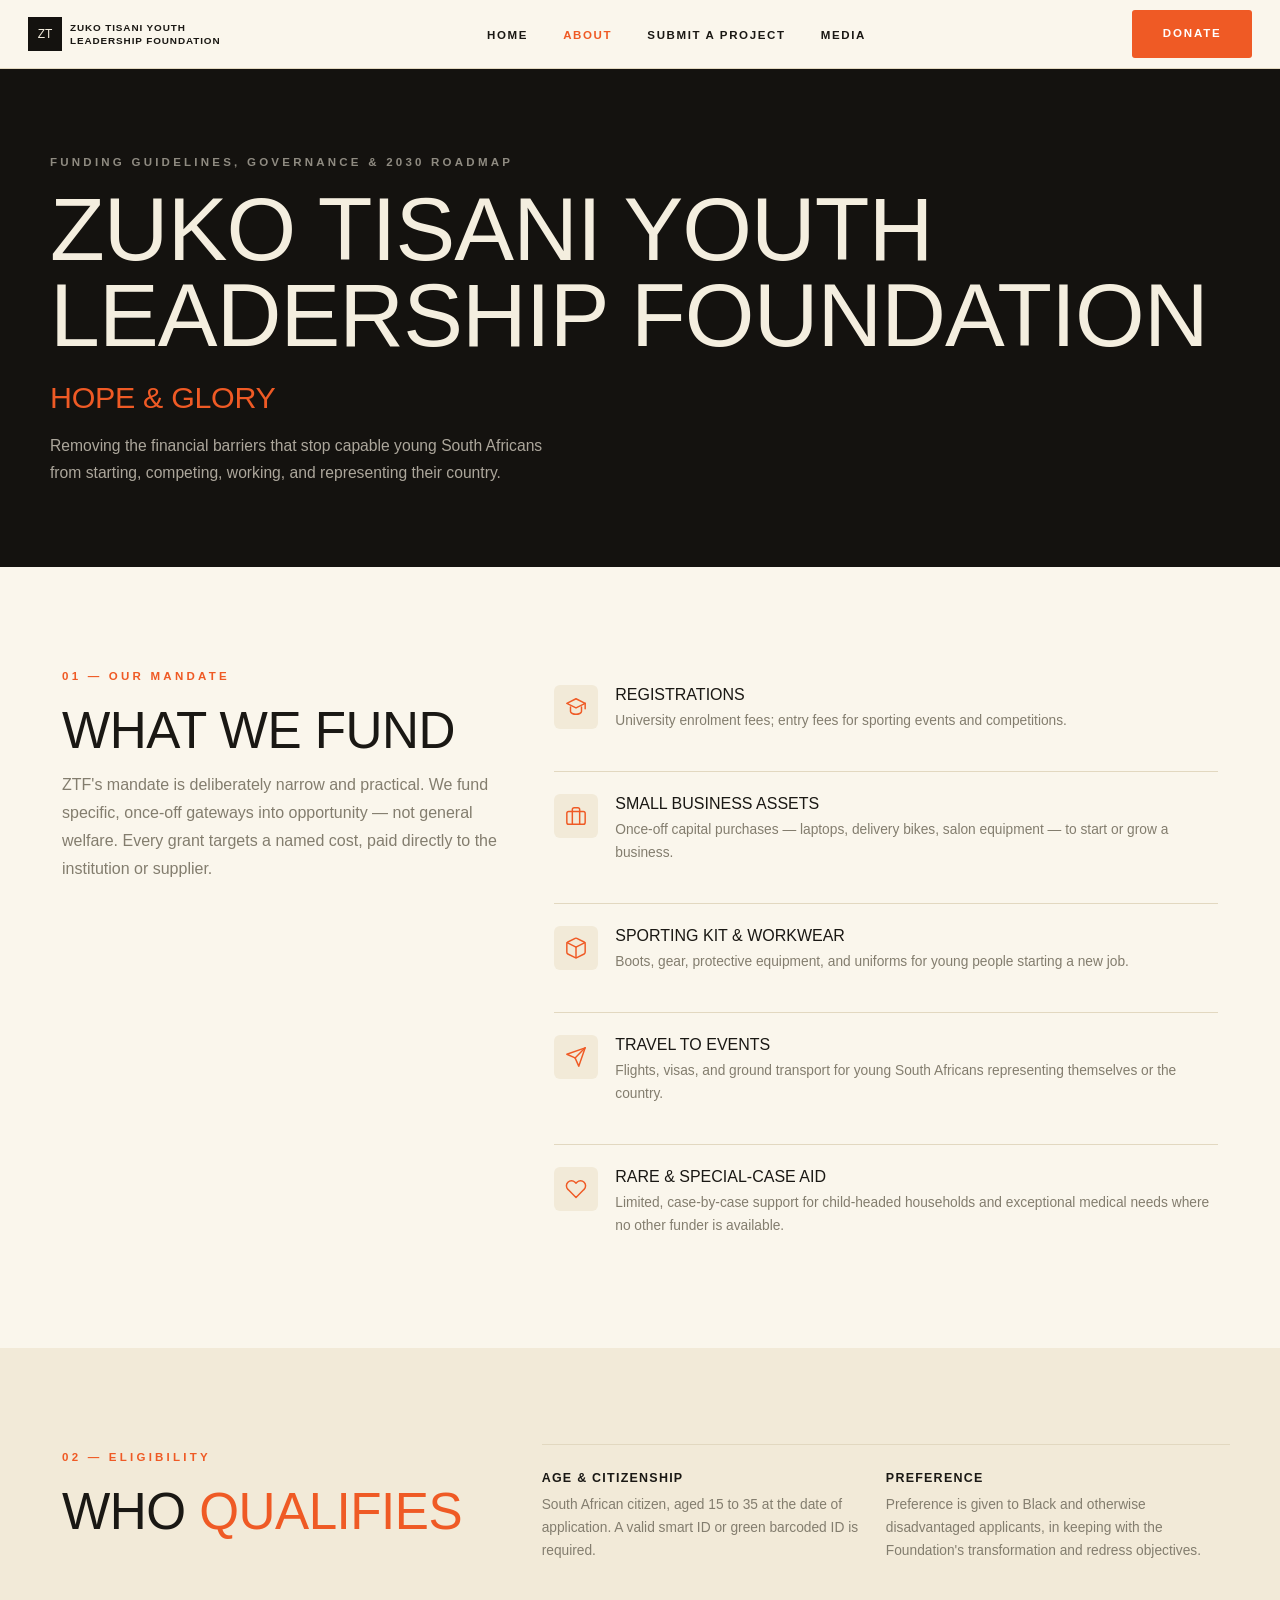
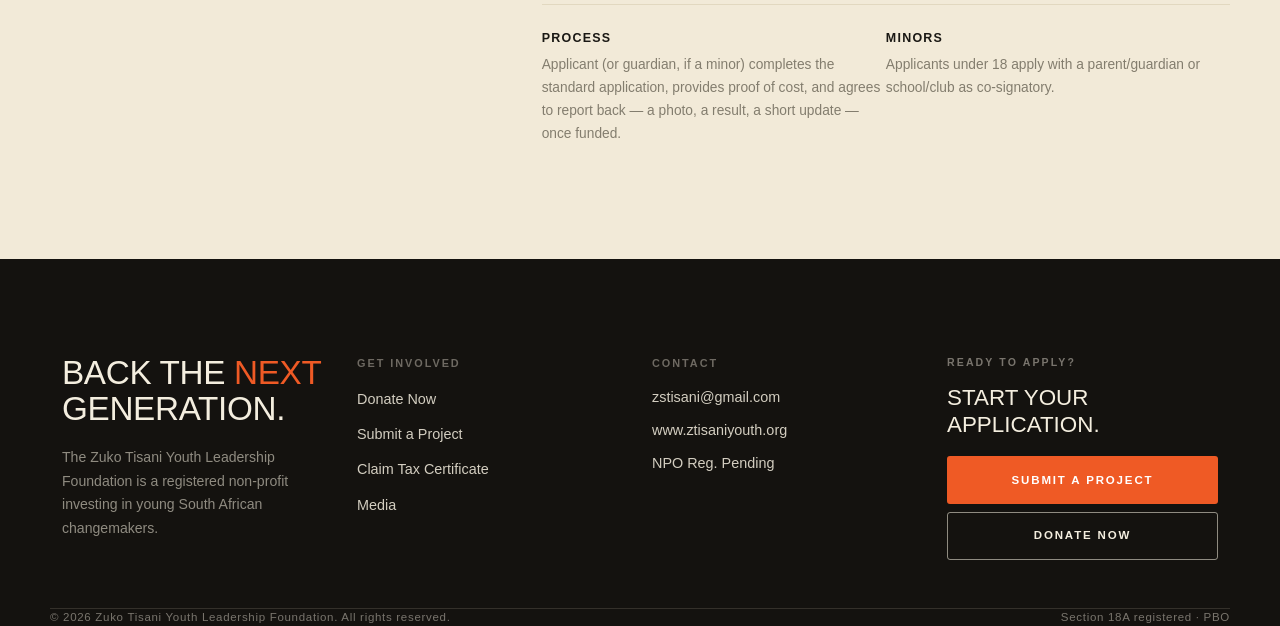
==== commit 65e7e396: "Add files via upload" ====
--- a/about.html
+++ b/about.html
@@ -155,7 +155,7 @@
     <div class="col-lg-3">
       <p class="footer-label">Contact</p>
       <ul class="footer-links list-unstyled">
-        <li class="footer-link">hello@ztisaniyouth.org</li>
+        <li class="footer-link">zstisani@gmail.com</li>
         <li class="footer-link">www.ztisaniyouth.org</li>
         <li class="footer-link">NPO Reg. Pending</li>
       </ul>
